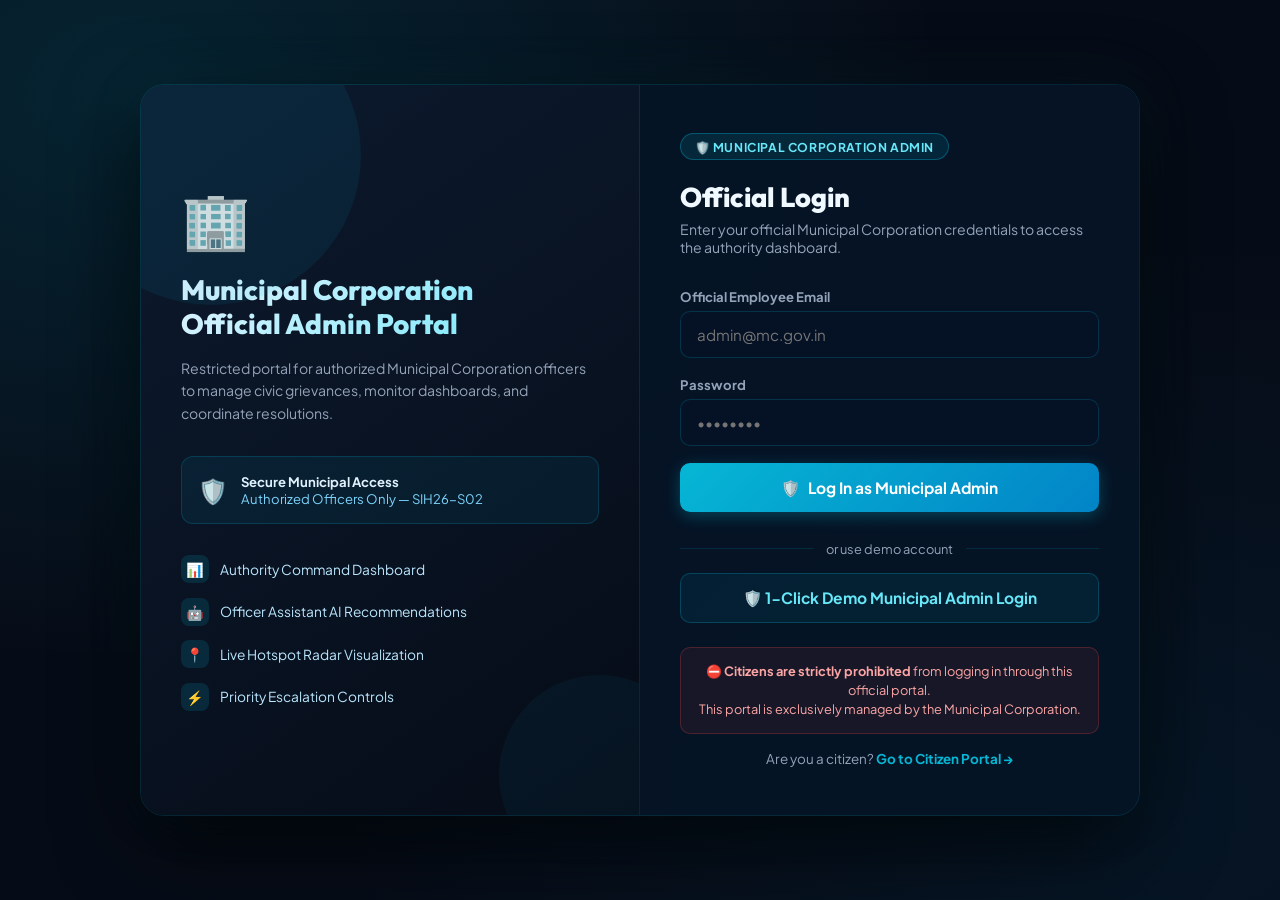
==== templates/admin_login.html @ 23f49ffb "3rd change" ====
<!DOCTYPE html>
<html lang="en">
<head>
    <meta charset="UTF-8">
    <meta name="viewport" content="width=device-width, initial-scale=1.0">
    <title>Municipal Corporation Admin Login | SIH26-S02</title>
    <link rel="preconnect" href="https://fonts.googleapis.com">
    <link href="https://fonts.googleapis.com/css2?family=Plus+Jakarta+Sans:wght@300;400;500;600;700;800&family=Outfit:wght@400;600;700;800&display=swap" rel="stylesheet">
    <style>
        :root {
            --accent: #06b6d4;
            --accent-dark: #0284c7;
            --bg: #060c17;
            --card: rgba(6, 20, 38, 0.97);
            --border: rgba(6,182,212,0.15);
            --text: #f0f9ff;
            --muted: #94a3b8;
            --font: 'Plus Jakarta Sans', sans-serif;
            --heading: 'Outfit', sans-serif;
            --radius: 16px;
            --error-bg: rgba(239,68,68,0.12);
            --error-border: rgba(239,68,68,0.4);
        }
        * { margin: 0; padding: 0; box-sizing: border-box; }
        body {
            background: var(--bg);
            background-image:
                radial-gradient(at 10% 10%, rgba(6,182,212,0.14) 0, transparent 50%),
                radial-gradient(at 90% 90%, rgba(3,105,161,0.1) 0, transparent 50%);
            background-attachment: fixed;
            font-family: var(--font);
            color: var(--text);
            min-height: 100vh;
            display: flex;
            align-items: center;
            justify-content: center;
            padding: 1.5rem;
        }
        .split-container {
            display: grid;
            grid-template-columns: 1fr 1fr;
            max-width: 1000px;
            width: 100%;
            min-height: 580px;
            border-radius: 24px;
            overflow: hidden;
            box-shadow: 0 24px 80px rgba(0,0,0,0.8), 0 0 60px rgba(6,182,212,0.08);
            border: 1px solid var(--border);
        }
        /* Left Panel - Branding */
        .brand-panel {
            background: linear-gradient(145deg, #0c1a2e 0%, #060c17 100%);
            padding: 3rem 2.5rem;
            display: flex;
            flex-direction: column;
            justify-content: center;
            position: relative;
            overflow: hidden;
            border-right: 1px solid rgba(6,182,212,0.12);
        }
        .brand-panel::before {
            content: '';
            position: absolute;
            width: 300px; height: 300px;
            border-radius: 50%;
            background: rgba(6,182,212,0.08);
            top: -80px; left: -80px;
        }
        .brand-panel::after {
            content: '';
            position: absolute;
            width: 200px; height: 200px;
            border-radius: 50%;
            background: rgba(6,182,212,0.05);
            bottom: -60px; right: -60px;
        }
        .brand-logo-big { font-size: 3.5rem; margin-bottom: 1.2rem; }
        .brand-headline {
            font-family: var(--heading);
            font-size: 1.75rem;
            font-weight: 800;
            line-height: 1.2;
            background: linear-gradient(135deg, #e0f2fe, #67e8f9);
            -webkit-background-clip: text;
            -webkit-text-fill-color: transparent;
            margin-bottom: 1rem;
        }
        .brand-sub {
            color: var(--muted);
            font-size: 0.88rem;
            line-height: 1.6;
            margin-bottom: 2rem;
        }
        .corp-seal {
            background: rgba(6,182,212,0.08);
            border: 1px solid rgba(6,182,212,0.2);
            border-radius: 12px;
            padding: 1rem;
            font-size: 0.82rem;
            color: #7dd3fc;
            display: flex;
            align-items: center;
            gap: 0.8rem;
        }
        .feature-list { list-style: none; margin-top: 1.5rem; }
        .feature-list li {
            display: flex;
            align-items: center;
            gap: 0.7rem;
            font-size: 0.86rem;
            color: #bae6fd;
            padding: 0.45rem 0;
        }
        .feature-list li .icon {
            width: 28px; height: 28px;
            border-radius: 8px;
            background: rgba(6,182,212,0.15);
            display: flex; align-items: center; justify-content: center;
            font-size: 0.88rem;
        }
        /* Right Form Panel */
        .form-panel {
            background: var(--card);
            padding: 3rem 2.5rem;
            display: flex;
            flex-direction: column;
            justify-content: center;
        }
        .portal-tag {
            display: inline-flex;
            align-items: center;
            gap: 0.4rem;
            background: rgba(6,182,212,0.12);
            border: 1px solid rgba(6,182,212,0.35);
            color: #67e8f9;
            padding: 0.3rem 0.85rem;
            border-radius: 20px;
            font-size: 0.76rem;
            font-weight: 700;
            text-transform: uppercase;
            letter-spacing: 0.6px;
            margin-bottom: 1.25rem;
            width: fit-content;
        }
        h2 {
            font-family: var(--heading);
            font-size: 1.7rem;
            font-weight: 800;
            margin-bottom: 0.35rem;
        }
        .form-subtitle {
            color: var(--muted);
            font-size: 0.88rem;
            margin-bottom: 2rem;
        }
        .form-group { margin-bottom: 1.1rem; }
        label {
            display: block;
            font-size: 0.82rem;
            font-weight: 700;
            color: var(--muted);
            margin-bottom: 0.4rem;
        }
        input[type="email"], input[type="password"] {
            width: 100%;
            padding: 0.8rem 1rem;
            background: rgba(6,18,38,0.8);
            border: 1px solid rgba(6,182,212,0.2);
            border-radius: 10px;
            color: var(--text);
            font-family: var(--font);
            font-size: 0.95rem;
            transition: all 0.2s;
        }
        input:focus {
            outline: none;
            border-color: var(--accent);
            box-shadow: 0 0 0 3px rgba(6,182,212,0.18);
        }
        .btn {
            width: 100%;
            padding: 0.9rem;
            border: none;
            border-radius: 10px;
            font-family: var(--font);
            font-size: 0.97rem;
            font-weight: 700;
            cursor: pointer;
            transition: all 0.25s;
            display: flex;
            align-items: center;
            justify-content: center;
            gap: 0.5rem;
        }
        .btn-admin {
            background: linear-gradient(135deg, var(--accent), var(--accent-dark));
            color: #fff;
            box-shadow: 0 4px 16px rgba(6,182,212,0.3);
            margin-bottom: 0.8rem;
        }
        .btn-admin:hover { transform: translateY(-2px); box-shadow: 0 8px 20px rgba(6,182,212,0.45); }
        .btn-demo {
            background: rgba(6,182,212,0.08);
            border: 1px solid rgba(6,182,212,0.25);
            color: #67e8f9;
        }
        .btn-demo:hover { background: rgba(6,182,212,0.15); }
        .error-box {
            background: var(--error-bg);
            border: 1px solid var(--error-border);
            color: #fca5a5;
            padding: 0.8rem 1rem;
            border-radius: 10px;
            font-size: 0.86rem;
            margin-bottom: 1rem;
            display: none;
        }
        .divider {
            display: flex;
            align-items: center;
            gap: 0.8rem;
            margin: 1rem 0;
            color: var(--muted);
            font-size: 0.8rem;
        }
        .divider::before, .divider::after {
            content: '';
            flex: 1;
            height: 1px;
            background: rgba(6,182,212,0.15);
        }
        .restricted-notice {
            margin-top: 1.5rem;
            padding: 0.85rem 1rem;
            background: rgba(239,68,68,0.08);
            border: 1px solid rgba(239,68,68,0.25);
            border-radius: 10px;
            font-size: 0.8rem;
            color: #fca5a5;
            text-align: center;
            line-height: 1.5;
        }
        .citizen-link {
            margin-top: 1rem;
            text-align: center;
            font-size: 0.84rem;
            color: var(--muted);
        }
        .citizen-link a {
            color: var(--accent);
            font-weight: 700;
            text-decoration: none;
        }
        @media (max-width: 700px) {
            .split-container { grid-template-columns: 1fr; }
            .brand-panel { display: none; }
        }
    </style>
</head>
<body>

<div class="split-container">
    <!-- Left Branding Panel -->
    <div class="brand-panel">
        <div class="brand-logo-big">🏢</div>
        <div class="brand-headline">Municipal Corporation<br>Official Admin Portal</div>
        <p class="brand-sub">
            Restricted portal for authorized Municipal Corporation officers to manage civic grievances, monitor dashboards, and coordinate resolutions.
        </p>
        <div class="corp-seal">
            <span style="font-size: 1.5rem;">🛡️</span>
            <div>
                <div style="font-weight: 700; color: #e0f2fe;">Secure Municipal Access</div>
                <div>Authorized Officers Only — SIH26-S02</div>
            </div>
        </div>
        <ul class="feature-list">
            <li><span class="icon">📊</span> Authority Command Dashboard</li>
            <li><span class="icon">🤖</span> Officer Assistant AI Recommendations</li>
            <li><span class="icon">📍</span> Live Hotspot Radar Visualization</li>
            <li><span class="icon">⚡</span> Priority Escalation Controls</li>
        </ul>
    </div>

    <!-- Right Form Panel -->
    <div class="form-panel">
        <div class="portal-tag">🛡️ Municipal Corporation Admin</div>
        <h2>Official Login</h2>
        <p class="form-subtitle">Enter your official Municipal Corporation credentials to access the authority dashboard.</p>

        <div id="adminError" class="error-box"></div>

        <form id="adminLoginForm">
            <div class="form-group">
                <label>Official Employee Email</label>
                <input type="email" id="adminEmail" placeholder="admin@mc.gov.in" required>
            </div>
            <div class="form-group">
                <label>Password</label>
                <input type="password" id="adminPassword" placeholder="••••••••" required>
            </div>
            <button type="submit" class="btn btn-admin">
                <span>🛡️</span> Log In as Municipal Admin
            </button>
        </form>

        <div class="divider">or use demo account</div>

        <button class="btn btn-demo" onclick="demoAdminLogin()">
            🛡️ 1-Click Demo Municipal Admin Login
        </button>

        <div class="restricted-notice">
            ⛔ <strong>Citizens are strictly prohibited</strong> from logging in through this official portal.<br>
            This portal is exclusively managed by the Municipal Corporation.
        </div>

        <div class="citizen-link">
            Are you a citizen? <a href="/login">Go to Citizen Portal →</a>
        </div>
    </div>
</div>

<script>
    async function demoAdminLogin() {
        document.getElementById('adminEmail').value = 'admin@mc.gov.in';
        document.getElementById('adminPassword').value = 'admin123';
        await doAdminLogin('admin@mc.gov.in', 'admin123');
    }

    document.getElementById('adminLoginForm').addEventListener('submit', async (e) => {
        e.preventDefault();
        const email = document.getElementById('adminEmail').value;
        const password = document.getElementById('adminPassword').value;
        await doAdminLogin(email, password);
    });

    async function doAdminLogin(email, password) {
        const errEl = document.getElementById('adminError');
        errEl.style.display = 'none';
        errEl.textContent = '';

        try {
            const res = await fetch('/api/auth/login', {
                method: 'POST',
                headers: { 'Content-Type': 'application/json' },
                body: JSON.stringify({ email, password, portal_type: 'admin' })
            });
            const data = await res.json();

            if (!res.ok) {
                throw new Error(data.detail || 'Login failed. Please use your official Municipal Corporation credentials.');
            }

            // Store user and redirect to dashboard
            localStorage.setItem('sih_user', JSON.stringify(data));
            window.location.href = '/?view=dashboard';
        } catch (err) {
            errEl.textContent = err.message;
            errEl.style.display = 'block';
        }
    }
</script>

</body>
</html>
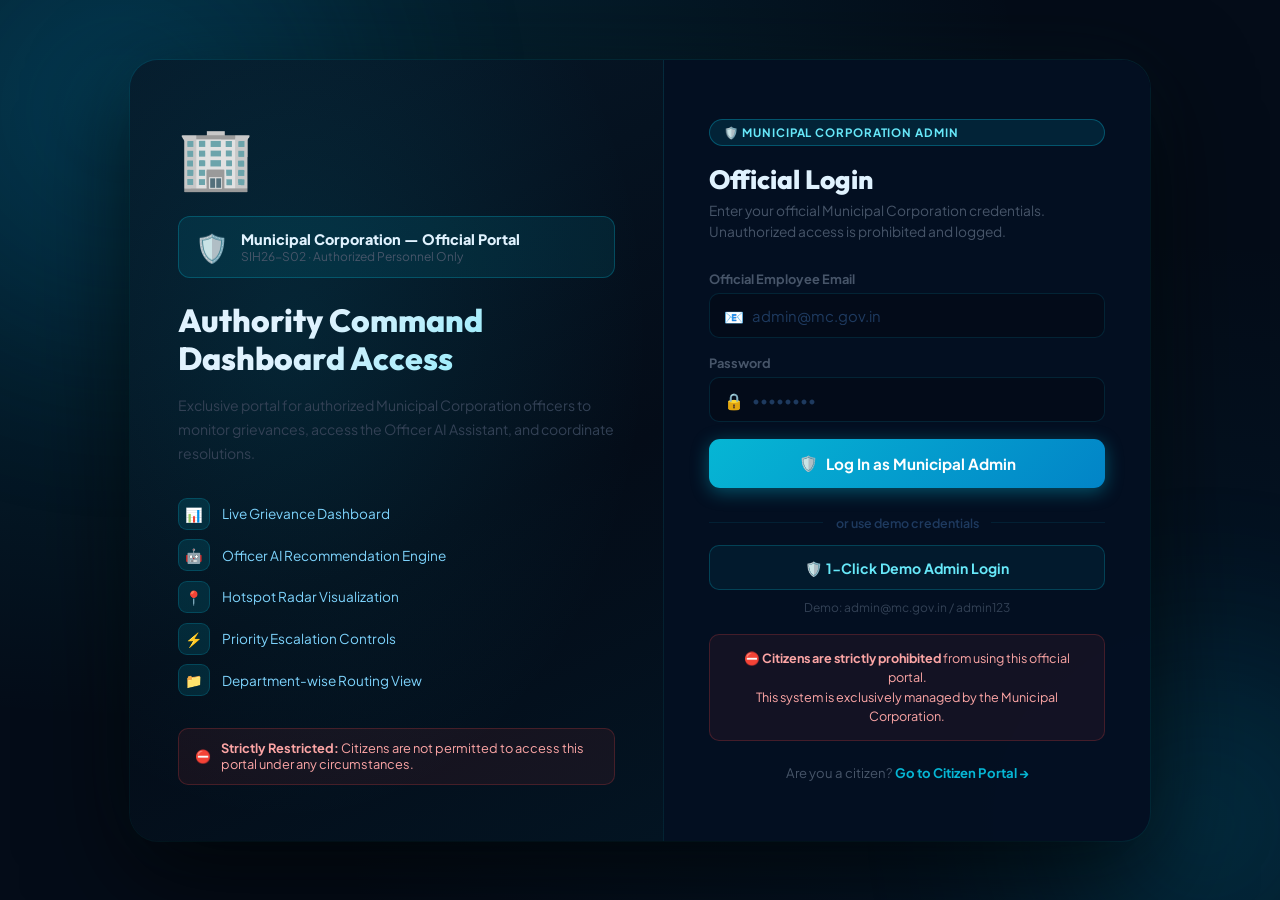
==== commit 9bb5913c: "8th change" ====
--- a/templates/admin_login.html
+++ b/templates/admin_login.html
@@ -4,29 +4,31 @@
     <meta charset="UTF-8">
     <meta name="viewport" content="width=device-width, initial-scale=1.0">
     <title>Municipal Corporation Admin Login | SIH26-S02</title>
+    <meta name="description" content="Restricted login portal for authorized Municipal Corporation officials. Citizens must use the Citizen Portal.">
     <link rel="preconnect" href="https://fonts.googleapis.com">
     <link href="https://fonts.googleapis.com/css2?family=Plus+Jakarta+Sans:wght@300;400;500;600;700;800&family=Outfit:wght@400;600;700;800&display=swap" rel="stylesheet">
     <style>
         :root {
             --accent: #06b6d4;
             --accent-dark: #0284c7;
-            --bg: #060c17;
-            --card: rgba(6, 20, 38, 0.97);
-            --border: rgba(6,182,212,0.15);
-            --text: #f0f9ff;
-            --muted: #94a3b8;
+            --accent-glow: rgba(6,182,212,0.35);
+            --warning: #f59e0b;
+            --danger: #ef4444;
+            --bg: #040c18;
+            --surface: rgba(4,16,34,0.98);
+            --border: rgba(6,182,212,0.12);
+            --text: #e0f2fe;
+            --muted: #475569;
             --font: 'Plus Jakarta Sans', sans-serif;
             --heading: 'Outfit', sans-serif;
-            --radius: 16px;
-            --error-bg: rgba(239,68,68,0.12);
-            --error-border: rgba(239,68,68,0.4);
-        }
-        * { margin: 0; padding: 0; box-sizing: border-box; }
+        }
+        *, *::before, *::after { margin:0; padding:0; box-sizing:border-box; }
+
         body {
             background: var(--bg);
             background-image:
-                radial-gradient(at 10% 10%, rgba(6,182,212,0.14) 0, transparent 50%),
-                radial-gradient(at 90% 90%, rgba(3,105,161,0.1) 0, transparent 50%);
+                radial-gradient(ellipse at 10% 10%, rgba(6,182,212,0.18) 0, transparent 55%),
+                radial-gradient(ellipse at 90% 90%, rgba(3,105,161,0.12) 0, transparent 50%);
             background-attachment: fixed;
             font-family: var(--font);
             color: var(--text);
@@ -35,22 +37,40 @@
             align-items: center;
             justify-content: center;
             padding: 1.5rem;
-        }
-        .split-container {
+            overflow-x: hidden;
+        }
+
+        /* ── Orbs ── */
+        .orb {
+            position: fixed;
+            border-radius: 50%;
+            filter: blur(100px);
+            opacity: 0.14;
+            pointer-events: none;
+            animation: floatOrb 14s ease-in-out infinite alternate;
+        }
+        .orb-1 { width: 480px; height: 480px; background: #0284c7; top: -130px; left: -120px; }
+        .orb-2 { width: 350px; height: 350px; background: #06b6d4; bottom: -100px; right: -100px; animation-delay: 5s; }
+        @keyframes floatOrb { from{transform:translate(0,0) scale(1)} to{transform:translate(25px,15px) scale(1.06)} }
+
+        /* ── Layout ── */
+        .page-wrap {
+            position: relative;
+            z-index: 1;
+            width: 100%;
+            max-width: 1020px;
             display: grid;
-            grid-template-columns: 1fr 1fr;
-            max-width: 1000px;
-            width: 100%;
-            min-height: 580px;
-            border-radius: 24px;
+            grid-template-columns: 1.1fr 1fr;
+            min-height: 640px;
+            border-radius: 28px;
             overflow: hidden;
-            box-shadow: 0 24px 80px rgba(0,0,0,0.8), 0 0 60px rgba(6,182,212,0.08);
-            border: 1px solid var(--border);
-        }
-        /* Left Panel - Branding */
-        .brand-panel {
-            background: linear-gradient(145deg, #0c1a2e 0%, #060c17 100%);
-            padding: 3rem 2.5rem;
+            box-shadow: 0 32px 100px rgba(0,0,0,0.75), 0 0 0 1px var(--border), 0 0 80px rgba(6,182,212,0.06);
+        }
+
+        /* ── Left hero ── */
+        .hero {
+            background: linear-gradient(155deg, #061828 0%, #040c18 60%, #031422 100%);
+            padding: 3.5rem 3rem;
             display: flex;
             flex-direction: column;
             justify-content: center;
@@ -58,74 +78,87 @@
             overflow: hidden;
             border-right: 1px solid rgba(6,182,212,0.12);
         }
-        .brand-panel::before {
+        .hero::before {
             content: '';
             position: absolute;
-            width: 300px; height: 300px;
-            border-radius: 50%;
-            background: rgba(6,182,212,0.08);
-            top: -80px; left: -80px;
-        }
-        .brand-panel::after {
-            content: '';
-            position: absolute;
-            width: 200px; height: 200px;
-            border-radius: 50%;
-            background: rgba(6,182,212,0.05);
-            bottom: -60px; right: -60px;
-        }
-        .brand-logo-big { font-size: 3.5rem; margin-bottom: 1.2rem; }
-        .brand-headline {
+            inset: 0;
+            background: radial-gradient(ellipse at 30% 35%, rgba(6,182,212,0.12) 0, transparent 68%);
+        }
+        .hero-content { position: relative; z-index: 1; }
+        .hero-icon { font-size: 3.8rem; margin-bottom: 1.4rem; display: block; }
+
+        .gov-seal {
+            display: flex;
+            align-items: center;
+            gap: 0.75rem;
+            background: rgba(6,182,212,0.1);
+            border: 1px solid rgba(6,182,212,0.28);
+            border-radius: 12px;
+            padding: 0.8rem 1rem;
+            margin-bottom: 1.5rem;
+        }
+        .gov-seal-icon { font-size: 1.7rem; }
+        .gov-seal-text .gov-name { font-weight: 800; font-size: 0.9rem; color: #e0f2fe; }
+        .gov-seal-text .gov-sub { font-size: 0.75rem; color: var(--muted); margin-top: 0.1rem; }
+
+        .hero h1 {
             font-family: var(--heading);
-            font-size: 1.75rem;
+            font-size: 2rem;
             font-weight: 800;
-            line-height: 1.2;
-            background: linear-gradient(135deg, #e0f2fe, #67e8f9);
+            line-height: 1.18;
+            background: linear-gradient(135deg, #e0f2fe 30%, #67e8f9 100%);
             -webkit-background-clip: text;
             -webkit-text-fill-color: transparent;
+            background-clip: text;
             margin-bottom: 1rem;
         }
-        .brand-sub {
-            color: var(--muted);
+        .hero-desc {
+            color: #334155;
             font-size: 0.88rem;
-            line-height: 1.6;
+            line-height: 1.7;
             margin-bottom: 2rem;
         }
-        .corp-seal {
-            background: rgba(6,182,212,0.08);
-            border: 1px solid rgba(6,182,212,0.2);
-            border-radius: 12px;
-            padding: 1rem;
-            font-size: 0.82rem;
+
+        .feature-items { list-style: none; display: flex; flex-direction: column; gap: 0.6rem; }
+        .feature-items li {
+            display: flex;
+            align-items: center;
+            gap: 0.75rem;
+            font-size: 0.85rem;
             color: #7dd3fc;
-            display: flex;
-            align-items: center;
-            gap: 0.8rem;
-        }
-        .feature-list { list-style: none; margin-top: 1.5rem; }
-        .feature-list li {
-            display: flex;
-            align-items: center;
-            gap: 0.7rem;
-            font-size: 0.86rem;
-            color: #bae6fd;
-            padding: 0.45rem 0;
-        }
-        .feature-list li .icon {
-            width: 28px; height: 28px;
-            border-radius: 8px;
-            background: rgba(6,182,212,0.15);
+        }
+        .fi-icon {
+            width: 32px; height: 32px; flex-shrink: 0;
+            border-radius: 9px;
+            background: rgba(6,182,212,0.14);
+            border: 1px solid rgba(6,182,212,0.22);
             display: flex; align-items: center; justify-content: center;
             font-size: 0.88rem;
         }
-        /* Right Form Panel */
+
+        /* Restricted badge */
+        .restricted-badge {
+            margin-top: 2rem;
+            display: flex;
+            align-items: center;
+            gap: 0.6rem;
+            padding: 0.7rem 1rem;
+            background: rgba(239,68,68,0.08);
+            border: 1px solid rgba(239,68,68,0.22);
+            border-radius: 10px;
+            font-size: 0.8rem;
+            color: #fca5a5;
+        }
+
+        /* ── Form Panel ── */
         .form-panel {
-            background: var(--card);
-            padding: 3rem 2.5rem;
+            background: var(--surface);
+            padding: 3.2rem 2.8rem;
             display: flex;
             flex-direction: column;
             justify-content: center;
         }
+
         .portal-tag {
             display: inline-flex;
             align-items: center;
@@ -133,57 +166,67 @@
             background: rgba(6,182,212,0.12);
             border: 1px solid rgba(6,182,212,0.35);
             color: #67e8f9;
-            padding: 0.3rem 0.85rem;
-            border-radius: 20px;
-            font-size: 0.76rem;
+            padding: 0.3rem 0.9rem;
+            border-radius: 100px;
+            font-size: 0.72rem;
             font-weight: 700;
+            letter-spacing: 0.9px;
             text-transform: uppercase;
-            letter-spacing: 0.6px;
-            margin-bottom: 1.25rem;
-            width: fit-content;
-        }
-        h2 {
+            margin-bottom: 1.1rem;
+        }
+        .form-title {
             font-family: var(--heading);
-            font-size: 1.7rem;
+            font-size: 1.65rem;
             font-weight: 800;
-            margin-bottom: 0.35rem;
-        }
-        .form-subtitle {
-            color: var(--muted);
-            font-size: 0.88rem;
-            margin-bottom: 2rem;
-        }
-        .form-group { margin-bottom: 1.1rem; }
-        label {
+            color: #e0f2fe;
+            margin-bottom: 0.3rem;
+        }
+        .form-sub { color: var(--muted); font-size: 0.86rem; margin-bottom: 1.8rem; line-height: 1.5; }
+
+        /* Fields */
+        .field { margin-bottom: 1.05rem; }
+        .field label {
             display: block;
-            font-size: 0.82rem;
+            font-size: 0.8rem;
             font-weight: 700;
-            color: var(--muted);
-            margin-bottom: 0.4rem;
-        }
-        input[type="email"], input[type="password"] {
+            color: #475569;
+            margin-bottom: 0.38rem;
+        }
+        .field-wrap { position: relative; }
+        .field-icon {
+            position: absolute;
+            left: 0.95rem;
+            top: 50%;
+            transform: translateY(-50%);
+            font-size: 1rem;
+            pointer-events: none;
+        }
+        .field input {
             width: 100%;
-            padding: 0.8rem 1rem;
-            background: rgba(6,18,38,0.8);
-            border: 1px solid rgba(6,182,212,0.2);
+            padding: 0.78rem 1rem 0.78rem 2.6rem;
+            background: rgba(4,10,24,0.8);
+            border: 1px solid rgba(6,182,212,0.15);
             border-radius: 10px;
             color: var(--text);
             font-family: var(--font);
-            font-size: 0.95rem;
-            transition: all 0.2s;
-        }
-        input:focus {
+            font-size: 0.93rem;
+            transition: border-color 0.2s, box-shadow 0.2s;
+        }
+        .field input:focus {
             outline: none;
             border-color: var(--accent);
-            box-shadow: 0 0 0 3px rgba(6,182,212,0.18);
-        }
-        .btn {
+            box-shadow: 0 0 0 3px rgba(6,182,212,0.15);
+        }
+        .field input::placeholder { color: #1e3a5f; }
+
+        /* Buttons */
+        .btn-primary {
             width: 100%;
             padding: 0.9rem;
             border: none;
-            border-radius: 10px;
+            border-radius: 11px;
             font-family: var(--font);
-            font-size: 0.97rem;
+            font-size: 0.95rem;
             font-weight: 700;
             cursor: pointer;
             transition: all 0.25s;
@@ -191,128 +234,170 @@
             align-items: center;
             justify-content: center;
             gap: 0.5rem;
-        }
-        .btn-admin {
-            background: linear-gradient(135deg, var(--accent), var(--accent-dark));
+            background: linear-gradient(135deg, #06b6d4, #0284c7);
             color: #fff;
-            box-shadow: 0 4px 16px rgba(6,182,212,0.3);
+            box-shadow: 0 4px 18px rgba(6,182,212,0.4);
             margin-bottom: 0.8rem;
         }
-        .btn-admin:hover { transform: translateY(-2px); box-shadow: 0 8px 20px rgba(6,182,212,0.45); }
+        .btn-primary:hover { transform: translateY(-2px); box-shadow: 0 8px 24px rgba(6,182,212,0.55); }
+        .btn-primary:active { transform: translateY(0); }
+        .btn-primary:disabled { opacity: 0.6; cursor: not-allowed; transform: none; }
+
         .btn-demo {
-            background: rgba(6,182,212,0.08);
+            width: 100%;
+            padding: 0.78rem;
+            background: rgba(6,182,212,0.07);
             border: 1px solid rgba(6,182,212,0.25);
+            border-radius: 10px;
+            font-family: var(--font);
+            font-size: 0.88rem;
+            font-weight: 700;
             color: #67e8f9;
-        }
-        .btn-demo:hover { background: rgba(6,182,212,0.15); }
-        .error-box {
-            background: var(--error-bg);
-            border: 1px solid var(--error-border);
+            cursor: pointer;
+            transition: all 0.2s;
+        }
+        .btn-demo:hover { background: rgba(6,182,212,0.14); border-color: rgba(6,182,212,0.4); }
+
+        /* Alert */
+        .alert-box {
+            display: none;
+            padding: 0.75rem 1rem;
+            border-radius: 10px;
+            font-size: 0.85rem;
+            font-weight: 600;
+            margin-bottom: 1rem;
+            line-height: 1.45;
+        }
+        .alert-error {
+            background: rgba(239,68,68,0.1);
+            border: 1px solid rgba(239,68,68,0.35);
             color: #fca5a5;
-            padding: 0.8rem 1rem;
+        }
+
+        /* Divider */
+        .divider {
+            display: flex;
+            align-items: center;
+            gap: 0.8rem;
+            margin: 0.9rem 0;
+            color: #1e3a5f;
+            font-size: 0.78rem;
+            font-weight: 600;
+        }
+        .divider::before, .divider::after {
+            content:''; flex:1; height:1px; background:rgba(6,182,212,0.1);
+        }
+
+        /* Citizen link */
+        .citizen-link {
+            margin-top: 1.4rem;
+            text-align: center;
+            font-size: 0.82rem;
+            color: var(--muted);
+        }
+        .citizen-link a { color: var(--accent); font-weight: 700; text-decoration: none; }
+        .citizen-link a:hover { text-decoration: underline; }
+
+        /* Warning block */
+        .warning-block {
+            margin-top: 1.2rem;
+            padding: 0.85rem 1rem;
+            background: rgba(239,68,68,0.07);
+            border: 1px solid rgba(239,68,68,0.22);
             border-radius: 10px;
-            font-size: 0.86rem;
-            margin-bottom: 1rem;
-            display: none;
-        }
-        .divider {
-            display: flex;
-            align-items: center;
-            gap: 0.8rem;
-            margin: 1rem 0;
-            color: var(--muted);
-            font-size: 0.8rem;
-        }
-        .divider::before, .divider::after {
-            content: '';
-            flex: 1;
-            height: 1px;
-            background: rgba(6,182,212,0.15);
-        }
-        .restricted-notice {
-            margin-top: 1.5rem;
-            padding: 0.85rem 1rem;
-            background: rgba(239,68,68,0.08);
-            border: 1px solid rgba(239,68,68,0.25);
-            border-radius: 10px;
-            font-size: 0.8rem;
+            font-size: 0.79rem;
             color: #fca5a5;
             text-align: center;
-            line-height: 1.5;
-        }
-        .citizen-link {
-            margin-top: 1rem;
+            line-height: 1.55;
+        }
+
+        /* Credentials hint (demo) */
+        .creds-hint {
+            margin-top: 0.6rem;
+            font-size: 0.75rem;
+            color: #334155;
             text-align: center;
-            font-size: 0.84rem;
-            color: var(--muted);
-        }
-        .citizen-link a {
-            color: var(--accent);
-            font-weight: 700;
-            text-decoration: none;
-        }
-        @media (max-width: 700px) {
-            .split-container { grid-template-columns: 1fr; }
-            .brand-panel { display: none; }
+        }
+
+        @media (max-width: 720px) {
+            .page-wrap { grid-template-columns: 1fr; }
+            .hero { display: none; }
+            .form-panel { padding: 2.2rem 1.6rem; }
         }
     </style>
 </head>
 <body>
 
-<div class="split-container">
-    <!-- Left Branding Panel -->
-    <div class="brand-panel">
-        <div class="brand-logo-big">🏢</div>
-        <div class="brand-headline">Municipal Corporation<br>Official Admin Portal</div>
-        <p class="brand-sub">
-            Restricted portal for authorized Municipal Corporation officers to manage civic grievances, monitor dashboards, and coordinate resolutions.
-        </p>
-        <div class="corp-seal">
-            <span style="font-size: 1.5rem;">🛡️</span>
-            <div>
-                <div style="font-weight: 700; color: #e0f2fe;">Secure Municipal Access</div>
-                <div>Authorized Officers Only — SIH26-S02</div>
+<div class="orb orb-1"></div>
+<div class="orb orb-2"></div>
+
+<div class="page-wrap">
+    <!-- ─── Left Hero ─── -->
+    <div class="hero">
+        <div class="hero-content">
+            <span class="hero-icon">🏢</span>
+
+            <div class="gov-seal">
+                <div class="gov-seal-icon">🛡️</div>
+                <div class="gov-seal-text">
+                    <div class="gov-name">Municipal Corporation — Official Portal</div>
+                    <div class="gov-sub">SIH26-S02 · Authorized Personnel Only</div>
+                </div>
+            </div>
+
+            <h1>Authority Command Dashboard Access</h1>
+            <p class="hero-desc">
+                Exclusive portal for authorized Municipal Corporation officers to monitor
+                grievances, access the Officer AI Assistant, and coordinate resolutions.
+            </p>
+            <ul class="feature-items">
+                <li><div class="fi-icon">📊</div> Live Grievance Dashboard</li>
+                <li><div class="fi-icon">🤖</div> Officer AI Recommendation Engine</li>
+                <li><div class="fi-icon">📍</div> Hotspot Radar Visualization</li>
+                <li><div class="fi-icon">⚡</div> Priority Escalation Controls</li>
+                <li><div class="fi-icon">📁</div> Department-wise Routing View</li>
+            </ul>
+            <div class="restricted-badge">
+                ⛔ <span><strong>Strictly Restricted:</strong> Citizens are not permitted to access this portal under any circumstances.</span>
             </div>
         </div>
-        <ul class="feature-list">
-            <li><span class="icon">📊</span> Authority Command Dashboard</li>
-            <li><span class="icon">🤖</span> Officer Assistant AI Recommendations</li>
-            <li><span class="icon">📍</span> Live Hotspot Radar Visualization</li>
-            <li><span class="icon">⚡</span> Priority Escalation Controls</li>
-        </ul>
     </div>
 
-    <!-- Right Form Panel -->
+    <!-- ─── Right Form ─── -->
     <div class="form-panel">
         <div class="portal-tag">🛡️ Municipal Corporation Admin</div>
-        <h2>Official Login</h2>
-        <p class="form-subtitle">Enter your official Municipal Corporation credentials to access the authority dashboard.</p>
-
-        <div id="adminError" class="error-box"></div>
-
-        <form id="adminLoginForm">
-            <div class="form-group">
-                <label>Official Employee Email</label>
-                <input type="email" id="adminEmail" placeholder="admin@mc.gov.in" required>
+        <div class="form-title">Official Login</div>
+        <p class="form-sub">Enter your official Municipal Corporation credentials. Unauthorized access is prohibited and logged.</p>
+
+        <div id="adminError" class="alert-box alert-error"></div>
+
+        <form id="adminLoginForm" onsubmit="doAdminLogin(event)">
+            <div class="field">
+                <label for="adminEmail">Official Employee Email</label>
+                <div class="field-wrap">
+                    <span class="field-icon">📧</span>
+                    <input type="email" id="adminEmail" placeholder="admin@mc.gov.in" required autocomplete="email">
+                </div>
             </div>
-            <div class="form-group">
-                <label>Password</label>
-                <input type="password" id="adminPassword" placeholder="••••••••" required>
+            <div class="field">
+                <label for="adminPassword">Password</label>
+                <div class="field-wrap">
+                    <span class="field-icon">🔒</span>
+                    <input type="password" id="adminPassword" placeholder="••••••••" required autocomplete="current-password">
+                </div>
             </div>
-            <button type="submit" class="btn btn-admin">
+            <button type="submit" class="btn-primary" id="adminLoginBtn">
                 <span>🛡️</span> Log In as Municipal Admin
             </button>
         </form>
 
-        <div class="divider">or use demo account</div>
-
-        <button class="btn btn-demo" onclick="demoAdminLogin()">
-            🛡️ 1-Click Demo Municipal Admin Login
-        </button>
-
-        <div class="restricted-notice">
-            ⛔ <strong>Citizens are strictly prohibited</strong> from logging in through this official portal.<br>
-            This portal is exclusively managed by the Municipal Corporation.
+        <div class="divider">or use demo credentials</div>
+        <button class="btn-demo" onclick="demoAdminLogin()">🛡️ 1-Click Demo Admin Login</button>
+        <div class="creds-hint">Demo: admin@mc.gov.in / admin123</div>
+
+        <div class="warning-block">
+            ⛔ <strong>Citizens are strictly prohibited</strong> from using this official portal.<br>
+            This system is exclusively managed by the Municipal Corporation.
         </div>
 
         <div class="citizen-link">
@@ -322,26 +407,18 @@
 </div>
 
 <script>
-    async function demoAdminLogin() {
-        document.getElementById('adminEmail').value = 'admin@mc.gov.in';
-        document.getElementById('adminPassword').value = 'admin123';
-        await doAdminLogin('admin@mc.gov.in', 'admin123');
-    }
-
-    document.getElementById('adminLoginForm').addEventListener('submit', async (e) => {
+    async function doAdminLogin(e) {
         e.preventDefault();
-        const email = document.getElementById('adminEmail').value;
+        clearError();
+        const email    = document.getElementById('adminEmail').value.trim();
         const password = document.getElementById('adminPassword').value;
-        await doAdminLogin(email, password);
-    });
-
-    async function doAdminLogin(email, password) {
-        const errEl = document.getElementById('adminError');
-        errEl.style.display = 'none';
-        errEl.textContent = '';
+        const btn      = document.getElementById('adminLoginBtn');
+
+        btn.disabled = true;
+        btn.innerHTML = '<span>⏳</span> Authenticating…';
 
         try {
-            const res = await fetch('/api/auth/login', {
+            const res  = await fetch('/api/auth/login', {
                 method: 'POST',
                 headers: { 'Content-Type': 'application/json' },
                 body: JSON.stringify({ email, password, portal_type: 'admin' })
@@ -352,15 +429,31 @@
                 throw new Error(data.detail || 'Login failed. Please use your official Municipal Corporation credentials.');
             }
 
-            // Store user and redirect to dashboard
             localStorage.setItem('sih_user', JSON.stringify(data));
             window.location.href = '/?view=dashboard';
         } catch (err) {
-            errEl.textContent = err.message;
-            errEl.style.display = 'block';
-        }
+            showError('⚠️ ' + err.message);
+            btn.disabled = false;
+            btn.innerHTML = '<span>🛡️</span> Log In as Municipal Admin';
+        }
+    }
+
+    async function demoAdminLogin() {
+        document.getElementById('adminEmail').value    = 'admin@mc.gov.in';
+        document.getElementById('adminPassword').value = 'admin123';
+        document.getElementById('adminLoginForm').requestSubmit();
+    }
+
+    function showError(msg) {
+        const el = document.getElementById('adminError');
+        el.textContent = msg;
+        el.style.display = 'block';
+    }
+    function clearError() {
+        const el = document.getElementById('adminError');
+        el.textContent = '';
+        el.style.display = 'none';
     }
 </script>
-
 </body>
 </html>
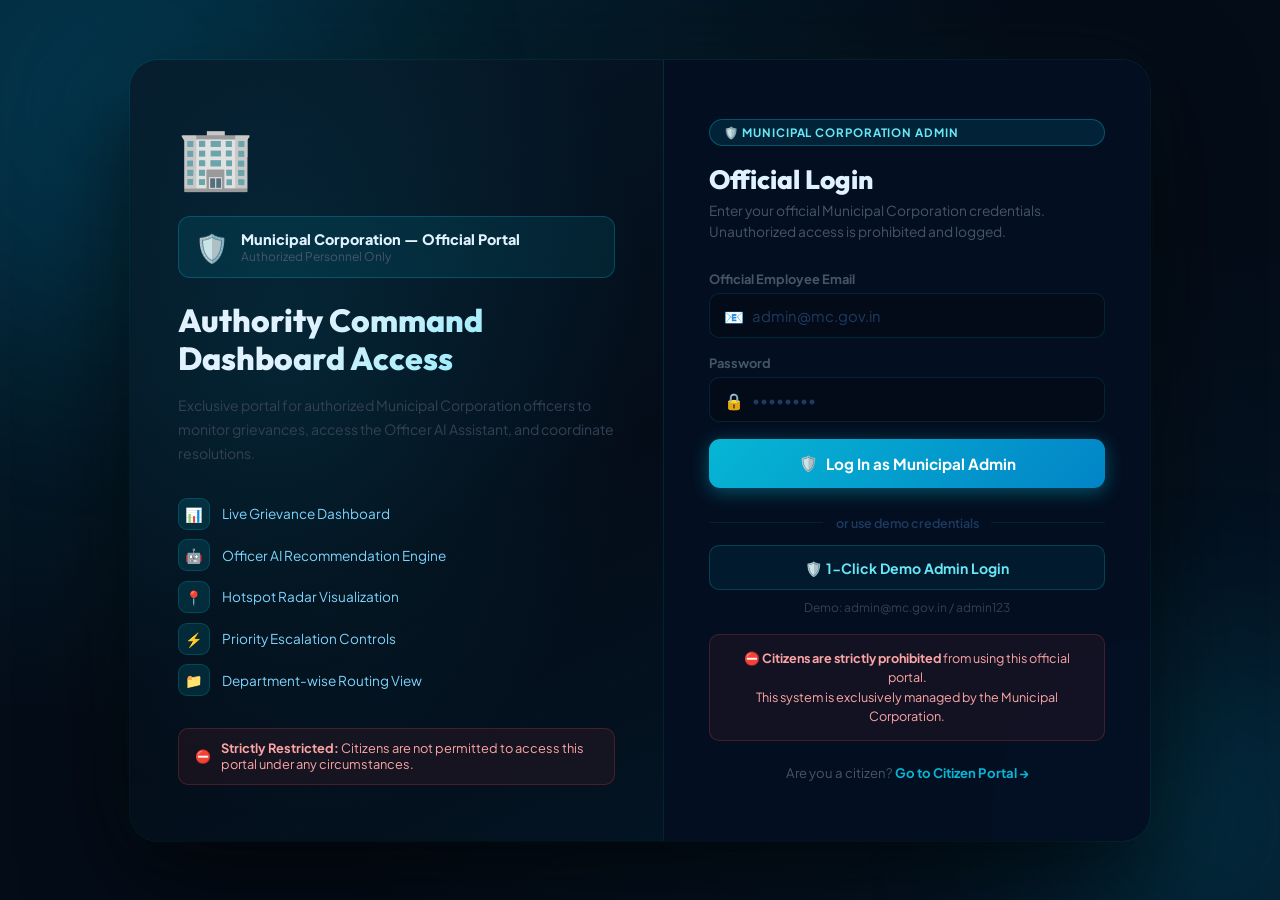
==== commit af951b5d: "14th change" ====
--- a/templates/admin_login.html
+++ b/templates/admin_login.html
@@ -3,7 +3,7 @@
 <head>
     <meta charset="UTF-8">
     <meta name="viewport" content="width=device-width, initial-scale=1.0">
-    <title>Municipal Corporation Admin Login | SIH26-S02</title>
+    <title>Municipal Corporation Admin Login</title>
     <meta name="description" content="Restricted login portal for authorized Municipal Corporation officials. Citizens must use the Citizen Portal.">
     <link rel="preconnect" href="https://fonts.googleapis.com">
     <link href="https://fonts.googleapis.com/css2?family=Plus+Jakarta+Sans:wght@300;400;500;600;700;800&family=Outfit:wght@400;600;700;800&display=swap" rel="stylesheet">
@@ -341,7 +341,7 @@
                 <div class="gov-seal-icon">🛡️</div>
                 <div class="gov-seal-text">
                     <div class="gov-name">Municipal Corporation — Official Portal</div>
-                    <div class="gov-sub">SIH26-S02 · Authorized Personnel Only</div>
+                    <div class="gov-sub">Authorized Personnel Only</div>
                 </div>
             </div>
 
